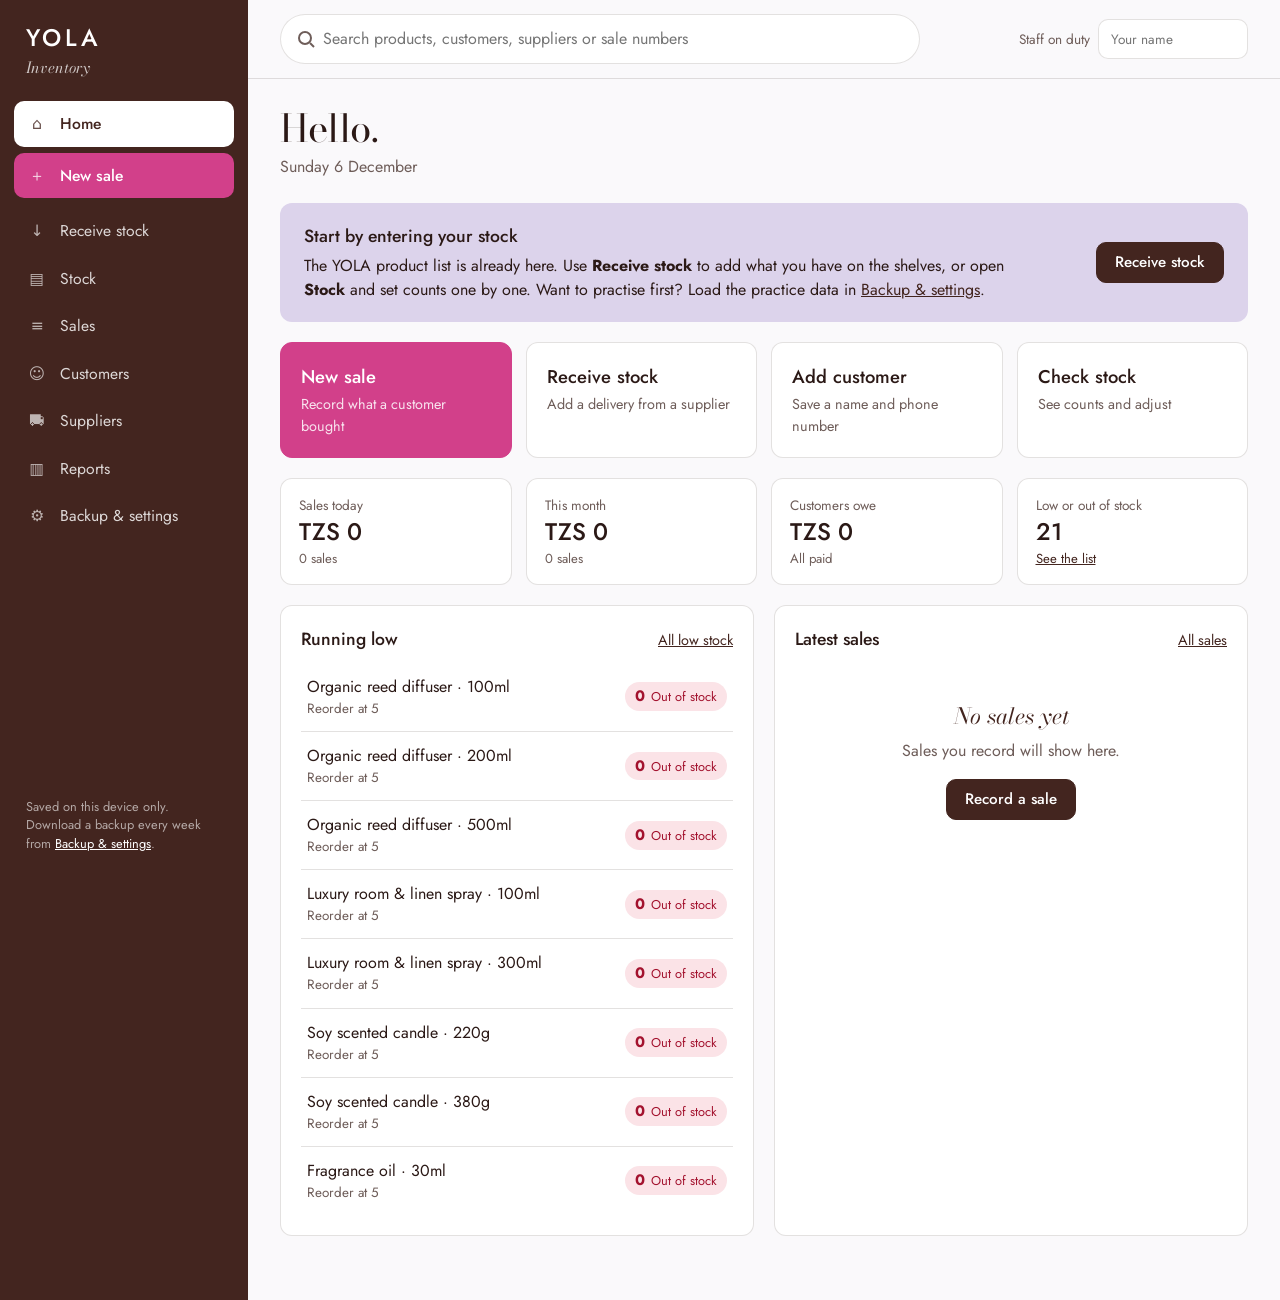
==== inventory/index.html @ ad2d6379 "YOLA website and inventory tool - Display-first website: home fragrance collection with sizes, scent" ====
<!doctype html>
<html lang="en">
<head>
  <meta charset="utf-8">
  <meta name="viewport" content="width=device-width, initial-scale=1">
  <meta name="robots" content="noindex">
  <title>YOLA Inventory</title>
  <link rel="icon" href="data:image/svg+xml,%3Csvg xmlns='http://www.w3.org/2000/svg' viewBox='0 0 64 64'%3E%3Crect width='64' height='64' rx='10' fill='%2343251F'/%3E%3Ctext x='32' y='42' font-family='Futura,Arial' font-size='26' font-weight='600' fill='white' text-anchor='middle'%3EY%3C/text%3E%3C/svg%3E">
  <link rel="stylesheet" href="../assets/css/fonts.css">
  <link rel="stylesheet" href="app.css">
</head>
<body>
<div class="app">
  <aside class="side" aria-label="Sections">
    <a class="brand" href="#/home">YOLA<span>Inventory</span></a>
    <nav class="menu" data-menu>
      <a href="#/home" data-route="home"><i aria-hidden="true">⌂</i>Home</a>
      <a href="#/sell" data-route="sell" class="menu-sell"><i aria-hidden="true">＋</i>New sale</a>
      <a href="#/receive" data-route="receive"><i aria-hidden="true">↓</i>Receive stock</a>
      <a href="#/stock" data-route="stock"><i aria-hidden="true">▤</i>Stock</a>
      <a href="#/sales" data-route="sales"><i aria-hidden="true">≡</i>Sales</a>
      <a href="#/customers" data-route="customers"><i aria-hidden="true">☺</i>Customers</a>
      <a href="#/suppliers" data-route="suppliers"><i aria-hidden="true">⛟</i>Suppliers</a>
      <a href="#/reports" data-route="reports"><i aria-hidden="true">▥</i>Reports</a>
      <a href="#/settings" data-route="settings"><i aria-hidden="true">⚙</i>Backup &amp; settings</a>
    </nav>
    <p class="side-note">Saved on this device only. Download a backup every week from <a href="#/settings">Backup&nbsp;&amp;&nbsp;settings</a>.</p>
  </aside>

  <div class="main">
    <header class="top">
      <div class="search" role="search">
        <input type="search" placeholder="Search products, customers, suppliers or sale numbers" aria-label="Search everything" data-search autocomplete="off">
        <div class="search-results" data-search-results hidden></div>
      </div>
      <label class="staff">Staff on duty
        <input data-staff placeholder="Your name" autocomplete="off">
      </label>
    </header>
    <main class="view" id="view" tabindex="-1"></main>
  </div>
</div>

<dialog class="modal" data-modal>
  <form method="dialog" class="modal-inner" data-modal-form novalidate>
    <header class="modal-head">
      <h2 data-modal-title></h2>
      <button type="button" class="icon-btn" data-modal-close aria-label="Close">✕</button>
    </header>
    <div class="modal-body" data-modal-body></div>
    <footer class="modal-foot" data-modal-foot></footer>
  </form>
</dialog>

<div class="toast" data-toast role="status" aria-live="polite"></div>
<div id="print-area" aria-hidden="true"></div>

<script src="../assets/js/catalog.js"></script>
<script src="app.js"></script>
</body>
</html>
---- assets/css/fonts.css ----
/* Self-hosted variable fonts (SIL Open Font License) */
@font-face { font-family: "Bodoni Moda"; font-style: normal; font-weight: 400 900; font-display: swap;
  src: url("../fonts/bodoni-moda-latin-opsz-normal.woff2") format("woff2"); }
@font-face { font-family: "Bodoni Moda"; font-style: italic; font-weight: 400 900; font-display: swap;
  src: url("../fonts/bodoni-moda-latin-opsz-italic.woff2") format("woff2"); }
@font-face { font-family: "Jost"; font-style: normal; font-weight: 100 900; font-display: swap;
  src: url("../fonts/jost-latin-wght-normal.woff2") format("woff2"); }
---- inventory/app.css ----
/* YOLA Inventory — calm, high-contrast, big touch targets */
:root {
  --paper: #FAF9FB; --panel: #FFFFFF; --mist: #F1EDF4; --ink: #2B1916; --muted: #6E5D59;
  --cocoa: #43251F; --cocoa-2: #5A3329; --lilac: #DCD3EB; --lilac-deep: #7B6AA3; --ribbon: #D2408A;
  --ok: #2F6B4F; --ok-bg: #E3F1E9; --low: #8A5A00; --low-bg: #FBEFD2; --out: #A3122E; --out-bg: #FBE3E7;
  --line: rgba(43, 25, 22, .13);
  --display: "Bodoni Moda", Georgia, serif;
  --sans: "Jost", "Futura", "Century Gothic", system-ui, sans-serif;
  --r: 12px;
}
* { box-sizing: border-box; }
body { margin: 0; background: var(--paper); color: var(--ink); font: 400 16px/1.5 var(--sans); -webkit-font-smoothing: antialiased; }
h1, h2, h3, h4 { margin: 0; font-weight: 500; }
a { color: var(--cocoa); }
:focus-visible { outline: 2px solid var(--ribbon); outline-offset: 2px; }
.sr { position: absolute; width: 1px; height: 1px; overflow: hidden; clip: rect(0 0 0 0); }
.muted { color: var(--muted); }
.mt { margin-top: 24px; margin-bottom: 8px; font-size: 1.05rem; }

.app { display: grid; grid-template-columns: 248px 1fr; min-height: 100vh; background: linear-gradient(90deg, var(--cocoa) 248px, transparent 248px); }

/* ---------- sidebar ---------- */
.side { background: var(--cocoa); color: #fff; padding: 22px 14px; position: sticky; top: 0; height: 100vh; display: flex; flex-direction: column; }
.brand { color: #fff; text-decoration: none; font: 500 1.5rem/1 var(--sans); letter-spacing: .14em; padding: 4px 12px 22px; display: block; }
.brand span { display: block; font: italic 400 .95rem var(--display); letter-spacing: 0; opacity: .75; margin-top: 6px; }
.menu { display: grid; gap: 2px; }
.menu a { display: flex; align-items: center; gap: 12px; padding: 11px 12px; border-radius: 10px; color: rgba(255,255,255,.82); text-decoration: none; font-size: .98rem; }
.menu a i { font-style: normal; width: 22px; text-align: center; opacity: .8; }
.menu a:hover { background: rgba(255,255,255,.08); color: #fff; }
.menu a.active { background: #fff; color: var(--cocoa); font-weight: 500; }
.menu .menu-sell { background: var(--ribbon); color: #fff; margin: 4px 0 8px; font-weight: 500; }
.menu .menu-sell:hover { background: #BB327A; }
.menu .menu-sell.active { background: #fff; color: var(--ribbon); }
.side-note { margin-top: auto; font-size: .8rem; color: rgba(255,255,255,.6); padding: 12px; line-height: 1.45; }
.side-note a { color: #fff; }

/* ---------- top bar ---------- */
.main { min-width: 0; }
.top { position: sticky; top: 0; z-index: 10; display: flex; gap: 20px; align-items: center; padding: 14px 32px; background: rgba(250,249,251,.92); backdrop-filter: blur(8px); border-bottom: 1px solid var(--line); }
.search { position: relative; flex: 1; max-width: 640px; }
.search input { width: 100%; font: inherit; padding: 12px 16px 12px 42px; border: 1px solid var(--line); border-radius: 999px; background: #fff url("data:image/svg+xml,%3Csvg xmlns='http://www.w3.org/2000/svg' width='18' height='18' fill='none' stroke='%236E5D59' stroke-width='2'%3E%3Ccircle cx='8' cy='8' r='6'/%3E%3Cpath d='m13 13 4 4'/%3E%3C/svg%3E") 16px center no-repeat; }
.search input:focus { outline: none; border-color: var(--lilac-deep); box-shadow: 0 0 0 3px rgba(123,106,163,.18); }
.search-results { position: absolute; top: calc(100% + 6px); left: 0; right: 0; background: #fff; border: 1px solid var(--line); border-radius: var(--r); box-shadow: 0 20px 50px -20px rgba(43,25,22,.35); max-height: 70vh; overflow: auto; padding: 8px; }
.sg h4 { font-size: .75rem; color: var(--muted); font-weight: 500; padding: 8px 10px 4px; }
.sg button { display: flex; flex-direction: column; align-items: flex-start; width: 100%; text-align: left; background: none; border: 0; padding: 9px 10px; border-radius: 8px; font: inherit; cursor: pointer; color: var(--ink); }
.sg button:hover, .sg button:focus { background: var(--mist); outline: none; }
.sg small { color: var(--muted); font-size: .82rem; }
.search-results .none { padding: 12px; margin: 0; color: var(--muted); }
.staff { display: flex; align-items: center; gap: 8px; font-size: .85rem; color: var(--muted); white-space: nowrap; margin-left: auto; }
.staff input { font: inherit; color: var(--ink); width: 150px; padding: 9px 12px; border: 1px solid var(--line); border-radius: 10px; background: #fff; }

/* ---------- page ---------- */
.view { padding: 28px 32px 64px; max-width: 1280px; outline: none; }
.page-head { margin-bottom: 24px; }
.page-head h1 { font: 400 2.4rem/1.1 var(--display); letter-spacing: -.01em; }
.page-head .sub { color: var(--muted); margin: 6px 0 0; max-width: 60ch; }
.page-head.with-action { display: flex; justify-content: space-between; align-items: flex-end; gap: 20px; flex-wrap: wrap; }

.panel { background: var(--panel); border: 1px solid var(--line); border-radius: var(--r); padding: 20px; margin-bottom: 20px; }
.panel-head { display: flex; justify-content: space-between; align-items: baseline; margin-bottom: 10px; }
.panel-head h2 { font-size: 1.1rem; }
.panel-head a { font-size: .9rem; }
.cols { display: grid; grid-template-columns: 1fr 1fr; gap: 20px; }
.cols .panel { margin-bottom: 0; }
.cols + .panel, .kpis + .cols, .cols + .cols { margin-top: 20px; }

/* ---------- buttons ---------- */
.btn { display: inline-flex; align-items: center; justify-content: center; gap: 8px; font: 500 .95rem/1 var(--sans); padding: 12px 18px; border-radius: 10px; border: 1px solid var(--line); background: #fff; color: var(--ink); cursor: pointer; text-decoration: none; white-space: nowrap; }
.btn:hover { border-color: var(--cocoa); }
.btn-main { background: var(--cocoa); border-color: var(--cocoa); color: #fff; }
.btn-main:hover { background: var(--ink); }
.btn-danger { background: var(--out); border-color: var(--out); color: #fff; }
.btn-quiet { background: transparent; border-color: transparent; }
.btn-quiet:hover { background: var(--mist); border-color: transparent; }
.btn-small { padding: 8px 12px; font-size: .86rem; }
.btn-big { padding: 16px 28px; font-size: 1.05rem; }
.btn[disabled] { opacity: .45; cursor: not-allowed; }
.danger-text { color: var(--out); }
.icon-btn { background: none; border: 0; width: 36px; height: 36px; border-radius: 8px; cursor: pointer; font-size: 1rem; color: var(--muted); }
.icon-btn:hover { background: var(--mist); color: var(--ink); }
.link-btn { background: none; border: 0; padding: 0; font: inherit; color: var(--cocoa); font-weight: 500; cursor: pointer; text-align: left; text-decoration: underline; text-decoration-color: var(--line); text-underline-offset: 3px; }
.link-btn:hover { text-decoration-color: var(--cocoa); }
.file-btn { cursor: pointer; }
.stack { display: flex; flex-wrap: wrap; gap: 10px; align-items: center; margin: 10px 0; }
form.stack { display: grid; }

/* ---------- home ---------- */
.callout { display: flex; gap: 24px; align-items: center; justify-content: space-between; background: var(--lilac); border-radius: var(--r); padding: 20px 24px; margin-bottom: 20px; }
.callout h3 { font-size: 1.1rem; margin-bottom: 4px; }
.callout p { margin: 0; max-width: 70ch; }
.callout-bad { background: var(--out-bg); color: var(--out); padding: 12px 14px; border-radius: 10px; }
.actions { display: grid; grid-template-columns: repeat(4, 1fr); gap: 14px; margin-bottom: 20px; }
.action { display: flex; flex-direction: column; gap: 4px; text-align: left; padding: 20px; border-radius: var(--r); background: #fff; border: 1px solid var(--line); text-decoration: none; color: var(--ink); font: inherit; cursor: pointer; }
.action b { font-size: 1.15rem; font-weight: 500; }
.action span { color: var(--muted); font-size: .9rem; }
.action:hover { border-color: var(--cocoa); }
.action-main { background: var(--ribbon); border-color: var(--ribbon); color: #fff; }
.action-main span { color: rgba(255,255,255,.85); }
.action-main:hover { background: #BB327A; border-color: #BB327A; }
.kpis { display: grid; grid-template-columns: repeat(4, 1fr); gap: 14px; }
.kpis.small { grid-template-columns: repeat(3, 1fr); margin-bottom: 16px; }
.kpi { background: #fff; border: 1px solid var(--line); border-radius: var(--r); padding: 16px 18px; display: grid; gap: 2px; }
.kpi span { font-size: .85rem; color: var(--muted); }
.kpi b { font: 500 1.5rem/1.2 var(--sans); }
.kpis.small .kpi b { font-size: 1.15rem; }
.kpi small { color: var(--muted); font-size: .82rem; }

.list { list-style: none; margin: 0; padding: 0; }
.list li + li { border-top: 1px solid var(--line); }
.row-btn, .row-static { display: flex; justify-content: space-between; align-items: center; gap: 16px; width: 100%; text-align: left; background: none; border: 0; padding: 12px 6px; font: inherit; color: var(--ink); cursor: pointer; border-radius: 8px; }
.row-static { cursor: default; }
.row-btn:hover { background: var(--mist); }
.row-btn small, .row-static small { display: block; color: var(--muted); font-size: .84rem; }
.right { display: flex; flex-direction: column; align-items: flex-end; gap: 4px; white-space: nowrap; }
.tag { display: inline-block; font-size: .75rem; padding: 2px 8px; border-radius: 999px; background: var(--mist); color: var(--muted); font-weight: 500; }
.tag-paid { background: var(--ok-bg); color: var(--ok); }
.tag-owe { background: var(--low-bg); color: var(--low); }
.tag-void { background: var(--out-bg); color: var(--out); }
.stock { display: inline-flex; align-items: baseline; gap: 6px; padding: 3px 10px; border-radius: 999px; font-size: .8rem; white-space: nowrap; }
.stock b { font-size: .95rem; }
.stock.ok { background: var(--ok-bg); color: var(--ok); }
.stock.low { background: var(--low-bg); color: var(--low); }
.stock.out { background: var(--out-bg); color: var(--out); }
.warn { color: var(--low); font-weight: 500; }
.empty { text-align: center; padding: 36px 16px; }
.empty h3 { font: italic 400 1.4rem var(--display); color: var(--cocoa); margin-bottom: 6px; }
.empty p { color: var(--muted); margin: 0 0 16px; }

/* ---------- sell ---------- */
.sell { display: grid; grid-template-columns: minmax(0, 1.25fr) minmax(360px, 1fr); gap: 20px; align-items: start; }
.big-search { width: 100%; font: inherit; font-size: 1.05rem; padding: 14px 16px; border: 1px solid var(--line); border-radius: 10px; margin-bottom: 14px; }
.pick-grid { display: grid; grid-template-columns: repeat(auto-fill, minmax(140px, 1fr)); gap: 10px; max-height: calc(100vh - 260px); overflow: auto; padding: 2px; }
.pick { display: flex; flex-direction: column; align-items: flex-start; gap: 2px; text-align: left; padding: 14px; border: 1px solid var(--line); border-radius: 10px; background: #fff; font: inherit; cursor: pointer; color: var(--ink); min-height: 112px; }
.pick:hover { border-color: var(--cocoa); }
.pick b { font-weight: 500; line-height: 1.25; }
.pick span { font-size: .85rem; color: var(--muted); }
.pick em { font-style: normal; font-weight: 500; margin-top: auto; padding-top: 6px; }
.pick small { font-size: .78rem; color: var(--ok); }
.pick small.is-low { color: var(--low); }
.pick.is-out { opacity: .5; }
.pick.is-out small { color: var(--out); }
.pick.in-cart { border-color: var(--ribbon); box-shadow: inset 0 0 0 1px var(--ribbon); }
.cart { position: sticky; top: 90px; }
.cart h2 { font: 400 1.6rem var(--display); margin-bottom: 10px; }
.cart-empty { color: var(--muted); background: var(--mist); border-radius: 10px; padding: 16px; }
.cart-lines { list-style: none; margin: 0 0 14px; padding: 0; }
.cart-lines li { display: grid; grid-template-columns: 1fr auto; grid-template-areas: "n x" "q t" "p t"; gap: 6px 12px; padding: 12px 0; border-bottom: 1px solid var(--line); align-items: center; }
.cl-name { grid-area: n; font-weight: 500; }
.cl-name small { display: block; font-weight: 400; color: var(--muted); font-size: .8rem; }
.cart-lines .icon-btn { grid-area: x; }
.cart-lines .qty { grid-area: q; }
.cl-price { grid-area: p; display: flex; align-items: center; gap: 8px; font-size: .82rem; color: var(--muted); }
.cl-price input { width: 110px; font: inherit; padding: 6px 8px; border: 1px solid var(--line); border-radius: 8px; }
.cl-total { grid-area: t; text-align: right; }
.qty { display: inline-flex; align-items: center; border: 1px solid var(--line); border-radius: 10px; overflow: hidden; width: max-content; }
.qty button { width: 40px; height: 40px; background: var(--mist); border: 0; font-size: 1.2rem; cursor: pointer; color: var(--ink); }
.qty input { width: 48px; height: 40px; text-align: center; border: 0; font: 500 1rem var(--sans); }
.cart-form { display: grid; gap: 12px; }
.row2 { display: flex; gap: 10px; align-items: flex-end; }
.row2 .field { flex: 1; }
.row3 { display: grid; grid-template-columns: repeat(3, 1fr); gap: 10px; }
.totals { display: grid; grid-template-columns: 1fr auto; gap: 4px 12px; background: var(--mist); padding: 14px 16px; border-radius: 10px; }
.totals span { color: var(--muted); }
.totals .grand { font-size: 1.4rem; }
.cart-actions { display: flex; justify-content: space-between; align-items: center; gap: 10px; margin-top: 6px; }

/* ---------- forms ---------- */
.field { display: grid; gap: 6px; font-size: .88rem; color: var(--muted); }
.field span { font-weight: 500; color: var(--ink); }
.field .req { font-weight: 400; color: var(--muted); font-size: .75rem; margin-left: 4px; }
.field input, .field select, .field textarea, .filters input, .filters select, .rcv-table select, .rcv-table input {
  font: inherit; font-size: 1rem; color: var(--ink); padding: 11px 12px; border: 1px solid var(--line); border-radius: 10px; background: #fff; width: 100%; min-width: 0;
}
.field input:focus, .field select:focus, .field textarea:focus, .filters input:focus, .filters select:focus, .rcv-table select:focus, .rcv-table input:focus, .big-search:focus, .qty input:focus, .cl-price input:focus { outline: none; border-color: var(--lilac-deep); box-shadow: 0 0 0 3px rgba(123,106,163,.18); }
.field small { font-size: .8rem; }
.grid2 { display: grid; grid-template-columns: 1fr 1fr; gap: 14px; margin-bottom: 14px; }
.check { display: inline-flex; align-items: center; gap: 8px; font-size: .92rem; cursor: pointer; }
.check input { width: 18px; height: 18px; accent-color: var(--cocoa); }
.form-error { color: var(--out); background: var(--out-bg); padding: 10px 12px; border-radius: 8px; margin: 10px 0 0; font-size: .92rem; }
.form-error[hidden] { display: none; }
.filters { display: flex; flex-wrap: wrap; gap: 10px; align-items: center; margin-bottom: 16px; }
.filters input[type=search] { flex: 1 1 260px; width: auto; }
.filters select { width: auto; }
.filters .inline { display: flex; align-items: center; gap: 6px; font-size: .88rem; color: var(--muted); }
.filters .inline input { width: auto; padding: 9px 10px; }
.seg { display: inline-flex; flex-wrap: wrap; gap: 6px; margin-bottom: 14px; }
.seg input { position: absolute; opacity: 0; pointer-events: none; }
.seg span { display: inline-block; padding: 9px 14px; border: 1px solid var(--line); border-radius: 999px; cursor: pointer; font-size: .92rem; background: #fff; }
.seg input:checked + span { background: var(--cocoa); color: #fff; border-color: var(--cocoa); }
.seg input:focus-visible + span { outline: 2px solid var(--ribbon); outline-offset: 2px; }
.period { margin-bottom: 20px; }
.big-count { font-size: 1.05rem; }
.big-count b { font-size: 1.6rem; }

/* ---------- tables ---------- */
.table-wrap { padding: 0; overflow-x: auto; }
.tbl { width: 100%; border-collapse: collapse; font-size: .93rem; }
.tbl th { text-align: left; font-weight: 500; font-size: .8rem; color: var(--muted); padding: 12px 14px; border-bottom: 1px solid var(--line); background: var(--mist); position: sticky; top: 0; white-space: nowrap; }
.tbl td { padding: 11px 14px; border-bottom: 1px solid var(--line); vertical-align: middle; }
.tbl tr:last-child td { border-bottom: 0; }
.tbl tbody tr:hover { background: #FCFBFD; }
.tbl .num { text-align: right; white-space: nowrap; }
.tbl td small { display: block; color: var(--muted); font-size: .8rem; }
.tbl tr.inactive td { color: var(--muted); }
.tbl.compact td, .tbl.compact th { padding: 8px 10px; }
.tbl .pos { color: var(--ok); font-weight: 500; }
.tbl .neg { color: var(--out); font-weight: 500; }
.row-actions { white-space: nowrap; text-align: right; }
.row-actions .btn + .btn { margin-left: 4px; }
.table-foot { color: var(--muted); font-size: .86rem; margin: 0; padding: 12px 14px; }
.table-foot.top { padding: 0 6px 8px; }
.rcv-table { width: 100%; border-collapse: collapse; margin: 16px 0 10px; }
.rcv-table th { text-align: left; font-size: .8rem; font-weight: 500; color: var(--muted); padding: 0 6px 6px; }
.rcv-table td { padding: 4px 6px; }
.rcv-table td:nth-child(2), .rcv-table td:nth-child(3) { width: 150px; }
.receive .field { margin-top: 14px; }

/* ---------- reports ---------- */
.bars { list-style: none; margin: 0; padding: 0; display: grid; gap: 8px; }
.bars li { display: grid; grid-template-columns: minmax(110px, 38%) 1fr auto; gap: 10px; align-items: center; font-size: .9rem; }
.bl { overflow: hidden; text-overflow: ellipsis; white-space: nowrap; }
.bt { height: 10px; background: var(--mist); border-radius: 5px; overflow: hidden; }
.bt i { display: block; height: 100%; background: var(--cocoa); border-radius: 5px; }
.bars b { font-weight: 500; white-space: nowrap; font-size: .86rem; }
.daychart { display: flex; align-items: flex-end; gap: 2px; height: 140px; padding-top: 6px; }
.day { flex: 1; height: 100%; display: flex; align-items: flex-end; }
.day i { display: block; width: 100%; background: var(--lilac-deep); border-radius: 2px 2px 0 0; }
.day:hover i { background: var(--ribbon); }
.daylabels { display: flex; justify-content: space-between; font-size: .8rem; color: var(--muted); margin-top: 6px; }

/* ---------- modal ---------- */
.modal { border: 0; padding: 0; border-radius: 16px; width: min(560px, calc(100% - 24px)); max-height: calc(100vh - 32px); box-shadow: 0 30px 80px -30px rgba(43,25,22,.6); color: var(--ink); }
.modal.wide { width: min(820px, calc(100% - 24px)); }
.modal::backdrop { background: rgba(43,25,22,.45); }
.modal-inner { display: flex; flex-direction: column; max-height: calc(100vh - 32px); }
.modal-head { display: flex; justify-content: space-between; align-items: center; padding: 18px 22px; border-bottom: 1px solid var(--line); }
.modal-head h2 { font: 400 1.6rem/1.2 var(--display); }
.modal-body { padding: 20px 22px; overflow: auto; }
.modal-body > p:first-child { margin-top: 0; }
.modal-foot { display: flex; flex-wrap: wrap; justify-content: flex-end; gap: 8px; padding: 14px 22px; border-top: 1px solid var(--line); background: var(--paper); }
.modal-body .field + .field, .modal-body .seg + .field { margin-top: 14px; }
.facts { display: grid; grid-template-columns: 1fr 1fr; gap: 10px 20px; margin: 16px 0 0; }
.facts dt { font-size: .8rem; color: var(--muted); }
.facts dd { margin: 0; }

.receipt { border: 1px dashed var(--line); border-radius: 10px; padding: 16px 18px; font-size: .93rem; }
.receipt h3 { font: 500 1.3rem var(--sans); letter-spacing: .14em; }
.receipt p { margin: 6px 0 10px; }
.receipt table { width: 100%; border-collapse: collapse; }
.receipt td { padding: 4px 0; vertical-align: top; }
.receipt td:last-child { text-align: right; white-space: nowrap; padding-left: 12px; }
.receipt tr.t td { border-top: 1px solid var(--line); font-weight: 600; padding-top: 8px; }

.toast { position: fixed; left: 50%; bottom: 24px; transform: translate(-50%, 20px); opacity: 0; visibility: hidden; background: var(--ink); color: #fff; padding: 12px 20px; border-radius: 12px; z-index: 100; max-width: calc(100% - 32px); transition: opacity .25s, transform .25s, visibility .25s; }
.toast.show { opacity: 1; visibility: visible; transform: translate(-50%, 0); }
.toast.bad { background: var(--out); }
#print-area { display: none; }

/* ---------- responsive ---------- */
@media (max-width: 1100px) {
  .actions, .kpis { grid-template-columns: repeat(2, 1fr); }
  .sell { grid-template-columns: 1fr; }
  .cart { position: static; }
  .pick-grid { max-height: 380px; }
}
@media (max-width: 820px) {
  .app { grid-template-columns: 1fr; background: none; }
  .side { position: sticky; top: 0; z-index: 20; height: auto; padding: 10px 12px; flex-direction: row; align-items: center; gap: 10px; overflow-x: auto; }
  .brand { padding: 4px 8px; font-size: 1.2rem; }
  .brand span { display: none; }
  .menu { display: flex; gap: 4px; }
  .menu a { white-space: nowrap; padding: 9px 12px; font-size: .9rem; }
  .menu a i { display: none; }
  .menu .menu-sell { margin: 0; }
  .side-note { display: none; }
  .top { position: static; padding: 12px 16px; flex-wrap: wrap; }
  .staff { margin-left: 0; width: 100%; }
  .staff input { flex: 1; }
  .view { padding: 20px 16px 48px; }
  .cols, .grid2, .facts { grid-template-columns: 1fr; }
  .row3 { grid-template-columns: 1fr; }
  .callout { flex-direction: column; align-items: flex-start; }
  .page-head h1 { font-size: 2rem; }
  .rcv-table thead { display: none; }
  .rcv-table tr { display: grid; grid-template-columns: 1fr 1fr auto; gap: 6px; padding: 8px 0; border-bottom: 1px solid var(--line); }
  .rcv-table td:first-child { grid-column: 1 / -1; }
  .rcv-table td:nth-child(2), .rcv-table td:nth-child(3) { width: auto; }
}
@media (max-width: 480px) {
  .actions, .kpis, .kpis.small { grid-template-columns: 1fr 1fr; gap: 10px; }
  .action, .kpi { padding: 14px; }
  .kpi b { font-size: 1.15rem; }
  .action b { font-size: 1rem; }
  .panel { padding: 14px; }
  .modal-foot .btn { flex: 1 1 auto; }
}

/* ---------- print ---------- */
@media print {
  body > *:not(#print-area) { display: none !important; }
  #print-area { display: block !important; }
  #print-area .receipt { border: 0; max-width: 80mm; font-size: 11pt; }
  #print-area .print-report .btn, #print-area .print-report .seg { display: none; }
}
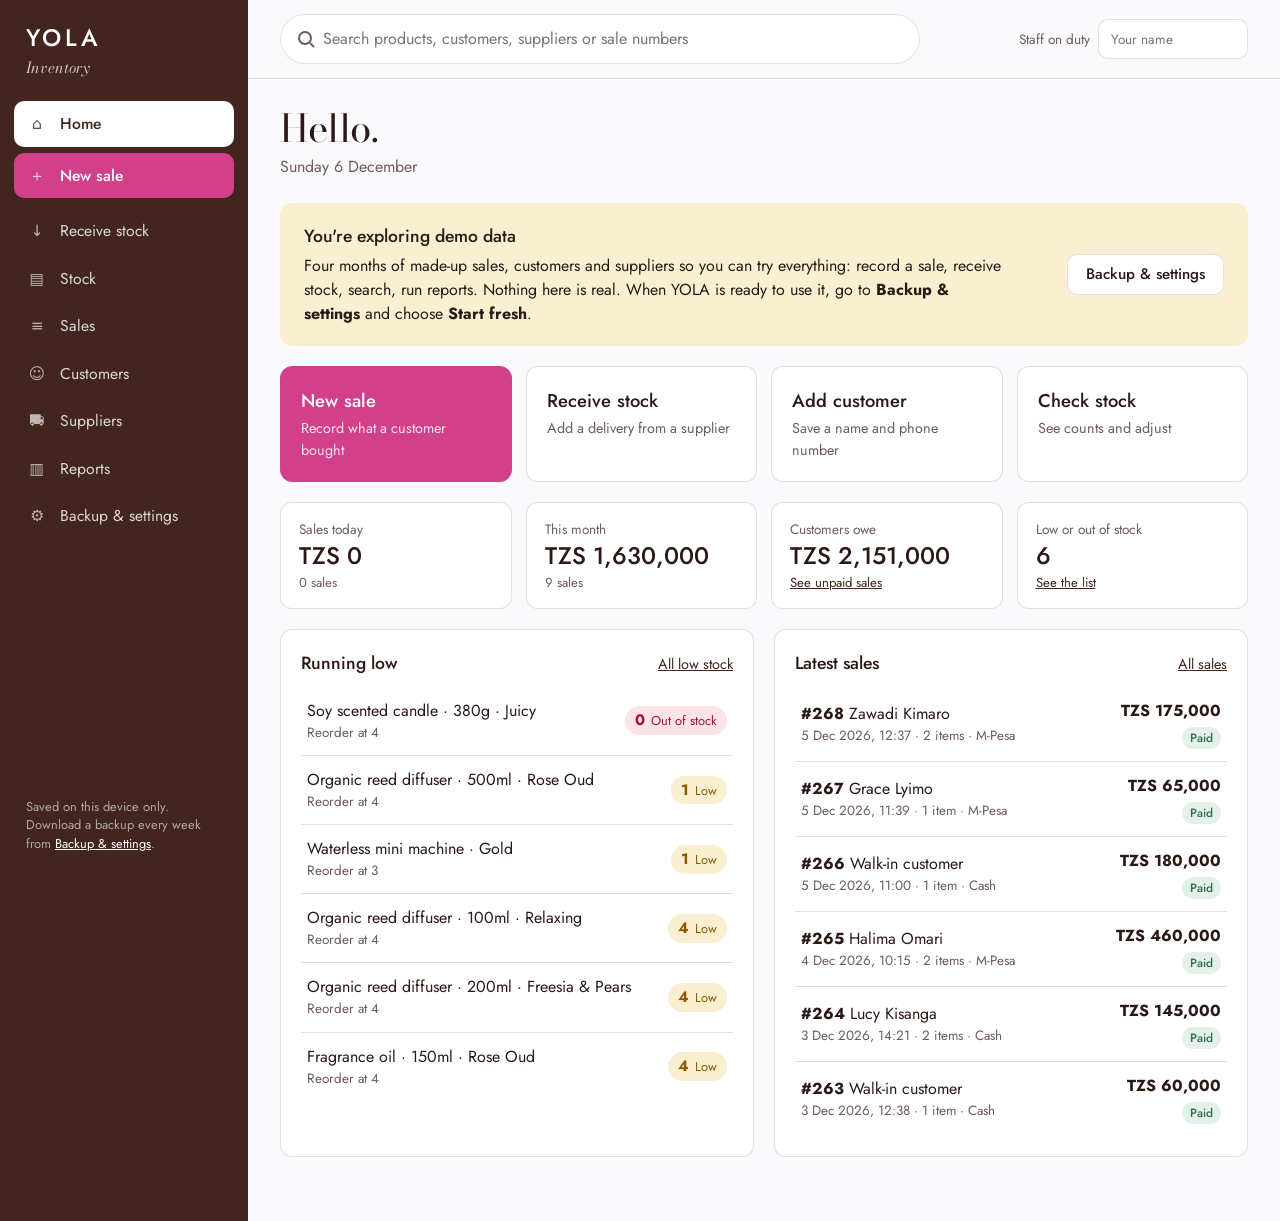
==== commit dc4d368e: "Remove em dashes; inventory opens with four months of demo data - Replaced every em dash in the webs" ====
--- a/inventory/index.html
+++ b/inventory/index.html
@@ -6,8 +6,8 @@
   <meta name="robots" content="noindex">
   <title>YOLA Inventory</title>
   <link rel="icon" href="data:image/svg+xml,%3Csvg xmlns='http://www.w3.org/2000/svg' viewBox='0 0 64 64'%3E%3Crect width='64' height='64' rx='10' fill='%2343251F'/%3E%3Ctext x='32' y='42' font-family='Futura,Arial' font-size='26' font-weight='600' fill='white' text-anchor='middle'%3EY%3C/text%3E%3C/svg%3E">
-  <link rel="stylesheet" href="../assets/css/fonts.css">
-  <link rel="stylesheet" href="app.css">
+  <link rel="stylesheet" href="../assets/css/fonts.css?v=202610140851">
+  <link rel="stylesheet" href="app.css?v=202610140851">
 </head>
 <body>
 <div class="app">
@@ -55,7 +55,7 @@
 <div class="toast" data-toast role="status" aria-live="polite"></div>
 <div id="print-area" aria-hidden="true"></div>
 
-<script src="../assets/js/catalog.js"></script>
-<script src="app.js"></script>
+<script src="../assets/js/catalog.js?v=202610140851"></script>
+<script src="app.js?v=202610140851"></script>
 </body>
 </html>
--- a/inventory/app.css
+++ b/inventory/app.css
@@ -1,4 +1,4 @@
-/* YOLA Inventory — calm, high-contrast, big touch targets */
+/* YOLA Inventory: calm, high-contrast, big touch targets */
 :root {
   --paper: #FAF9FB; --panel: #FFFFFF; --mist: #F1EDF4; --ink: #2B1916; --muted: #6E5D59;
   --cocoa: #43251F; --cocoa-2: #5A3329; --lilac: #DCD3EB; --lilac-deep: #7B6AA3; --ribbon: #D2408A;
@@ -86,6 +86,7 @@
 
 /* ---------- home ---------- */
 .callout { display: flex; gap: 24px; align-items: center; justify-content: space-between; background: var(--lilac); border-radius: var(--r); padding: 20px 24px; margin-bottom: 20px; }
+.callout-demo { background: #FBEFD2; }
 .callout h3 { font-size: 1.1rem; margin-bottom: 4px; }
 .callout p { margin: 0; max-width: 70ch; }
 .callout-bad { background: var(--out-bg); color: var(--out); padding: 12px 14px; border-radius: 10px; }
